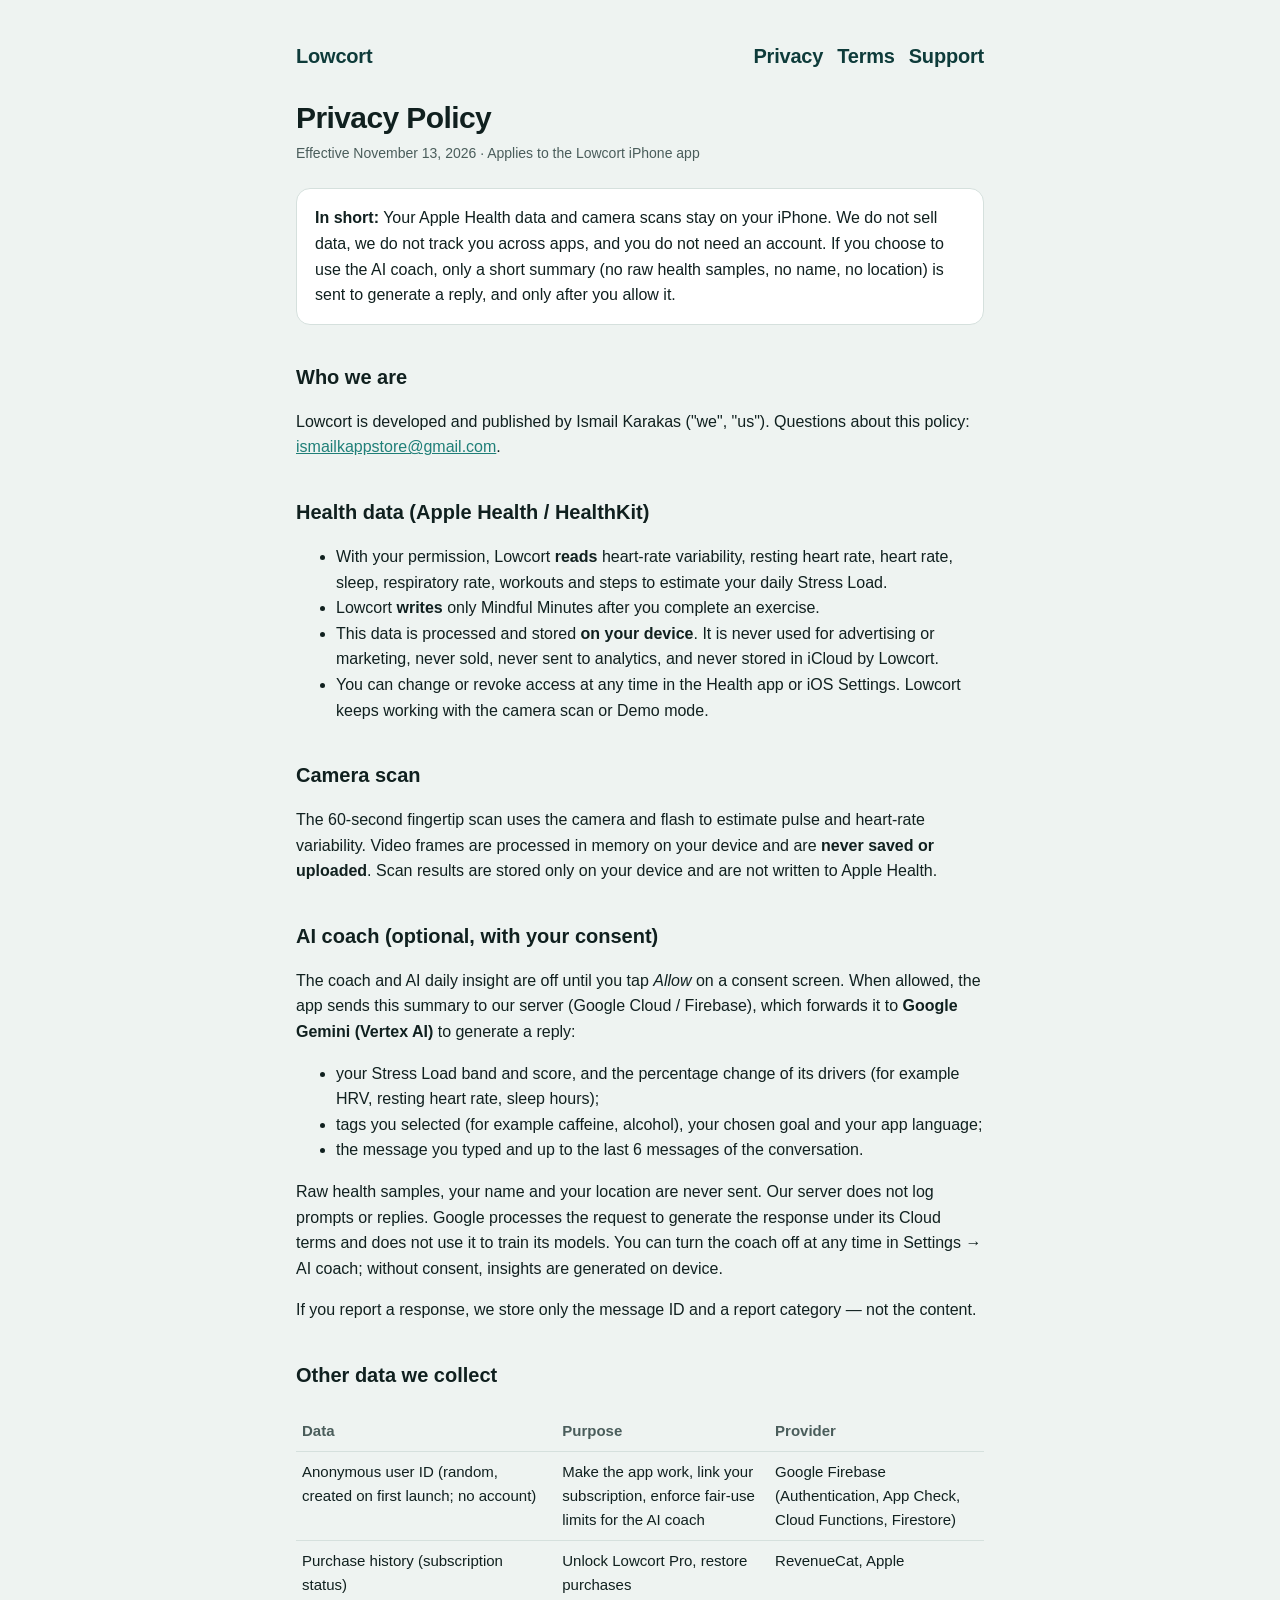
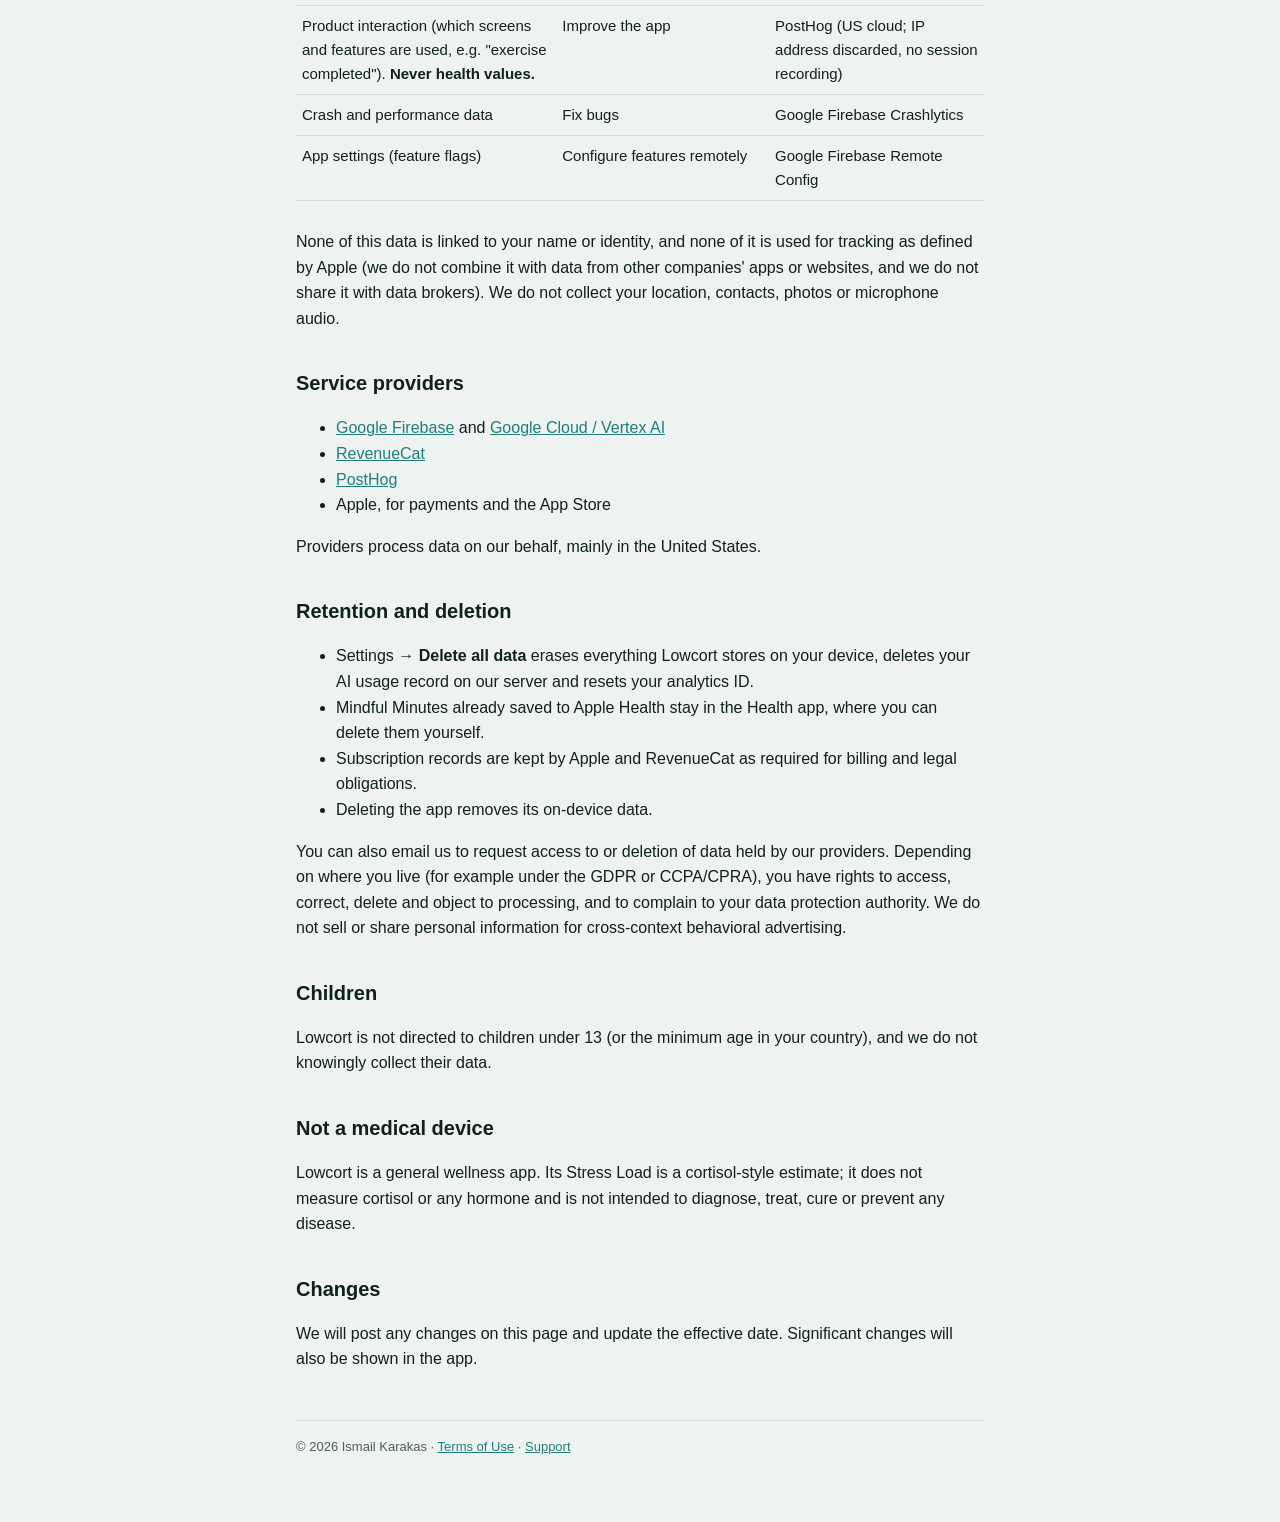
==== lowcort/privacy.html @ af7a4052 "Add Lowcort privacy, terms and support pages Co-Authored-By: Claude Opus 5.5 <noreply@anthropic.com>" ====
<!doctype html>
<html lang="en">
<head>
<meta charset="utf-8">
<meta name="viewport" content="width=device-width, initial-scale=1">
<title>Lowcort Privacy Policy</title>
<link rel="stylesheet" href="style.css">
</head>
<body>
<main>
<header class="brand"><a href="index.html">Lowcort</a>
<nav><a href="privacy.html">Privacy</a><a href="terms.html">Terms</a><a href="support.html">Support</a></nav></header>

<h1>Privacy Policy</h1>
<p class="meta">Effective November 13, 2026 · Applies to the Lowcort iPhone app</p>

<div class="card">
<strong>In short:</strong> Your Apple Health data and camera scans stay on your iPhone. We do not sell data, we do not track you across apps, and you do not need an account. If you choose to use the AI coach, only a short summary (no raw health samples, no name, no location) is sent to generate a reply, and only after you allow it.
</div>

<h2>Who we are</h2>
<p>Lowcort is developed and published by Ismail Karakas ("we", "us"). Questions about this policy: <a href="mailto:ismailkappstore@gmail.com">ismailkappstore@gmail.com</a>.</p>

<h2>Health data (Apple Health / HealthKit)</h2>
<ul>
<li>With your permission, Lowcort <strong>reads</strong> heart-rate variability, resting heart rate, heart rate, sleep, respiratory rate, workouts and steps to estimate your daily Stress Load.</li>
<li>Lowcort <strong>writes</strong> only Mindful Minutes after you complete an exercise.</li>
<li>This data is processed and stored <strong>on your device</strong>. It is never used for advertising or marketing, never sold, never sent to analytics, and never stored in iCloud by Lowcort.</li>
<li>You can change or revoke access at any time in the Health app or iOS Settings. Lowcort keeps working with the camera scan or Demo mode.</li>
</ul>

<h2>Camera scan</h2>
<p>The 60-second fingertip scan uses the camera and flash to estimate pulse and heart-rate variability. Video frames are processed in memory on your device and are <strong>never saved or uploaded</strong>. Scan results are stored only on your device and are not written to Apple Health.</p>

<h2>AI coach (optional, with your consent)</h2>
<p>The coach and AI daily insight are off until you tap <em>Allow</em> on a consent screen. When allowed, the app sends this summary to our server (Google Cloud / Firebase), which forwards it to <strong>Google Gemini (Vertex AI)</strong> to generate a reply:</p>
<ul>
<li>your Stress Load band and score, and the percentage change of its drivers (for example HRV, resting heart rate, sleep hours);</li>
<li>tags you selected (for example caffeine, alcohol), your chosen goal and your app language;</li>
<li>the message you typed and up to the last 6 messages of the conversation.</li>
</ul>
<p>Raw health samples, your name and your location are never sent. Our server does not log prompts or replies. Google processes the request to generate the response under its Cloud terms and does not use it to train its models. You can turn the coach off at any time in Settings → AI coach; without consent, insights are generated on device.</p>
<p>If you report a response, we store only the message ID and a report category — not the content.</p>

<h2>Other data we collect</h2>
<div class="table-wrap">
<table>
<tr><th>Data</th><th>Purpose</th><th>Provider</th></tr>
<tr><td>Anonymous user ID (random, created on first launch; no account)</td><td>Make the app work, link your subscription, enforce fair-use limits for the AI coach</td><td>Google Firebase (Authentication, App Check, Cloud Functions, Firestore)</td></tr>
<tr><td>Purchase history (subscription status)</td><td>Unlock Lowcort Pro, restore purchases</td><td>RevenueCat, Apple</td></tr>
<tr><td>Product interaction (which screens and features are used, e.g. "exercise completed"). <strong>Never health values.</strong></td><td>Improve the app</td><td>PostHog (US cloud; IP address discarded, no session recording)</td></tr>
<tr><td>Crash and performance data</td><td>Fix bugs</td><td>Google Firebase Crashlytics</td></tr>
<tr><td>App settings (feature flags)</td><td>Configure features remotely</td><td>Google Firebase Remote Config</td></tr>
</table>
</div>
<p>None of this data is linked to your name or identity, and none of it is used for tracking as defined by Apple (we do not combine it with data from other companies' apps or websites, and we do not share it with data brokers). We do not collect your location, contacts, photos or microphone audio.</p>

<h2>Service providers</h2>
<ul>
<li><a href="https://firebase.google.com/support/privacy">Google Firebase</a> and <a href="https://cloud.google.com/terms/cloud-privacy-notice">Google Cloud / Vertex AI</a></li>
<li><a href="https://www.revenuecat.com/privacy">RevenueCat</a></li>
<li><a href="https://posthog.com/privacy">PostHog</a></li>
<li>Apple, for payments and the App Store</li>
</ul>
<p>Providers process data on our behalf, mainly in the United States.</p>

<h2>Retention and deletion</h2>
<ul>
<li>Settings → <strong>Delete all data</strong> erases everything Lowcort stores on your device, deletes your AI usage record on our server and resets your analytics ID.</li>
<li>Mindful Minutes already saved to Apple Health stay in the Health app, where you can delete them yourself.</li>
<li>Subscription records are kept by Apple and RevenueCat as required for billing and legal obligations.</li>
<li>Deleting the app removes its on-device data.</li>
</ul>
<p>You can also email us to request access to or deletion of data held by our providers. Depending on where you live (for example under the GDPR or CCPA/CPRA), you have rights to access, correct, delete and object to processing, and to complain to your data protection authority. We do not sell or share personal information for cross-context behavioral advertising.</p>

<h2>Children</h2>
<p>Lowcort is not directed to children under 13 (or the minimum age in your country), and we do not knowingly collect their data.</p>

<h2>Not a medical device</h2>
<p>Lowcort is a general wellness app. Its Stress Load is a cortisol-style estimate; it does not measure cortisol or any hormone and is not intended to diagnose, treat, cure or prevent any disease.</p>

<h2>Changes</h2>
<p>We will post any changes on this page and update the effective date. Significant changes will also be shown in the app.</p>

<footer>© 2026 Ismail Karakas · <a href="terms.html">Terms of Use</a> · <a href="support.html">Support</a></footer>
</main>
</body>
</html>
---- lowcort/style.css ----
:root {
  --bg: #EEF3F1;
  --surface: #FFFFFF;
  --text: #10201F;
  --muted: #4A5D5B;
  --accent: #0E3B3A;
  --link: #1F7F78;
  --rule: #D5E0DD;
}
@media (prefers-color-scheme: dark) {
  :root {
    --bg: #0B1716;
    --surface: #12211F;
    --text: #E8F0EE;
    --muted: #9DB2AE;
    --accent: #2BA39A;
    --link: #5CC9BF;
    --rule: #22403C;
  }
}
* { box-sizing: border-box; }
html { -webkit-text-size-adjust: 100%; }
body {
  margin: 0;
  background: var(--bg);
  color: var(--text);
  font: 16px/1.6 -apple-system, BlinkMacSystemFont, "SF Pro Text", "Segoe UI", Roboto, Helvetica, Arial, sans-serif;
}
main {
  max-width: 720px;
  margin: 0 auto;
  padding: 40px 16px 64px;
}
header.brand { display: flex; align-items: center; gap: 10px; margin-bottom: 28px; }
header.brand a { color: var(--accent); font-weight: 700; font-size: 20px; text-decoration: none; letter-spacing: -0.01em; }
nav { margin-left: auto; display: flex; gap: 14px; font-size: 14px; }
nav a { color: var(--muted); text-decoration: none; }
nav a:hover { color: var(--link); }
h1 { font-size: 30px; line-height: 1.2; margin: 0 0 6px; letter-spacing: -0.02em; }
h2 { font-size: 20px; margin: 36px 0 8px; }
h3 { font-size: 17px; margin: 22px 0 6px; }
p, li { color: var(--text); }
.meta { color: var(--muted); font-size: 14px; margin: 0 0 24px; }
.card { background: var(--surface); border: 1px solid var(--rule); border-radius: 14px; padding: 16px 18px; margin: 16px 0; }
a { color: var(--link); }
table { width: 100%; border-collapse: collapse; font-size: 15px; margin: 12px 0; }
th, td { text-align: left; padding: 8px 6px; border-bottom: 1px solid var(--rule); vertical-align: top; }
th { color: var(--muted); font-weight: 600; }
.table-wrap { overflow-x: auto; }
footer { margin-top: 48px; color: var(--muted); font-size: 13px; border-top: 1px solid var(--rule); padding-top: 16px; }
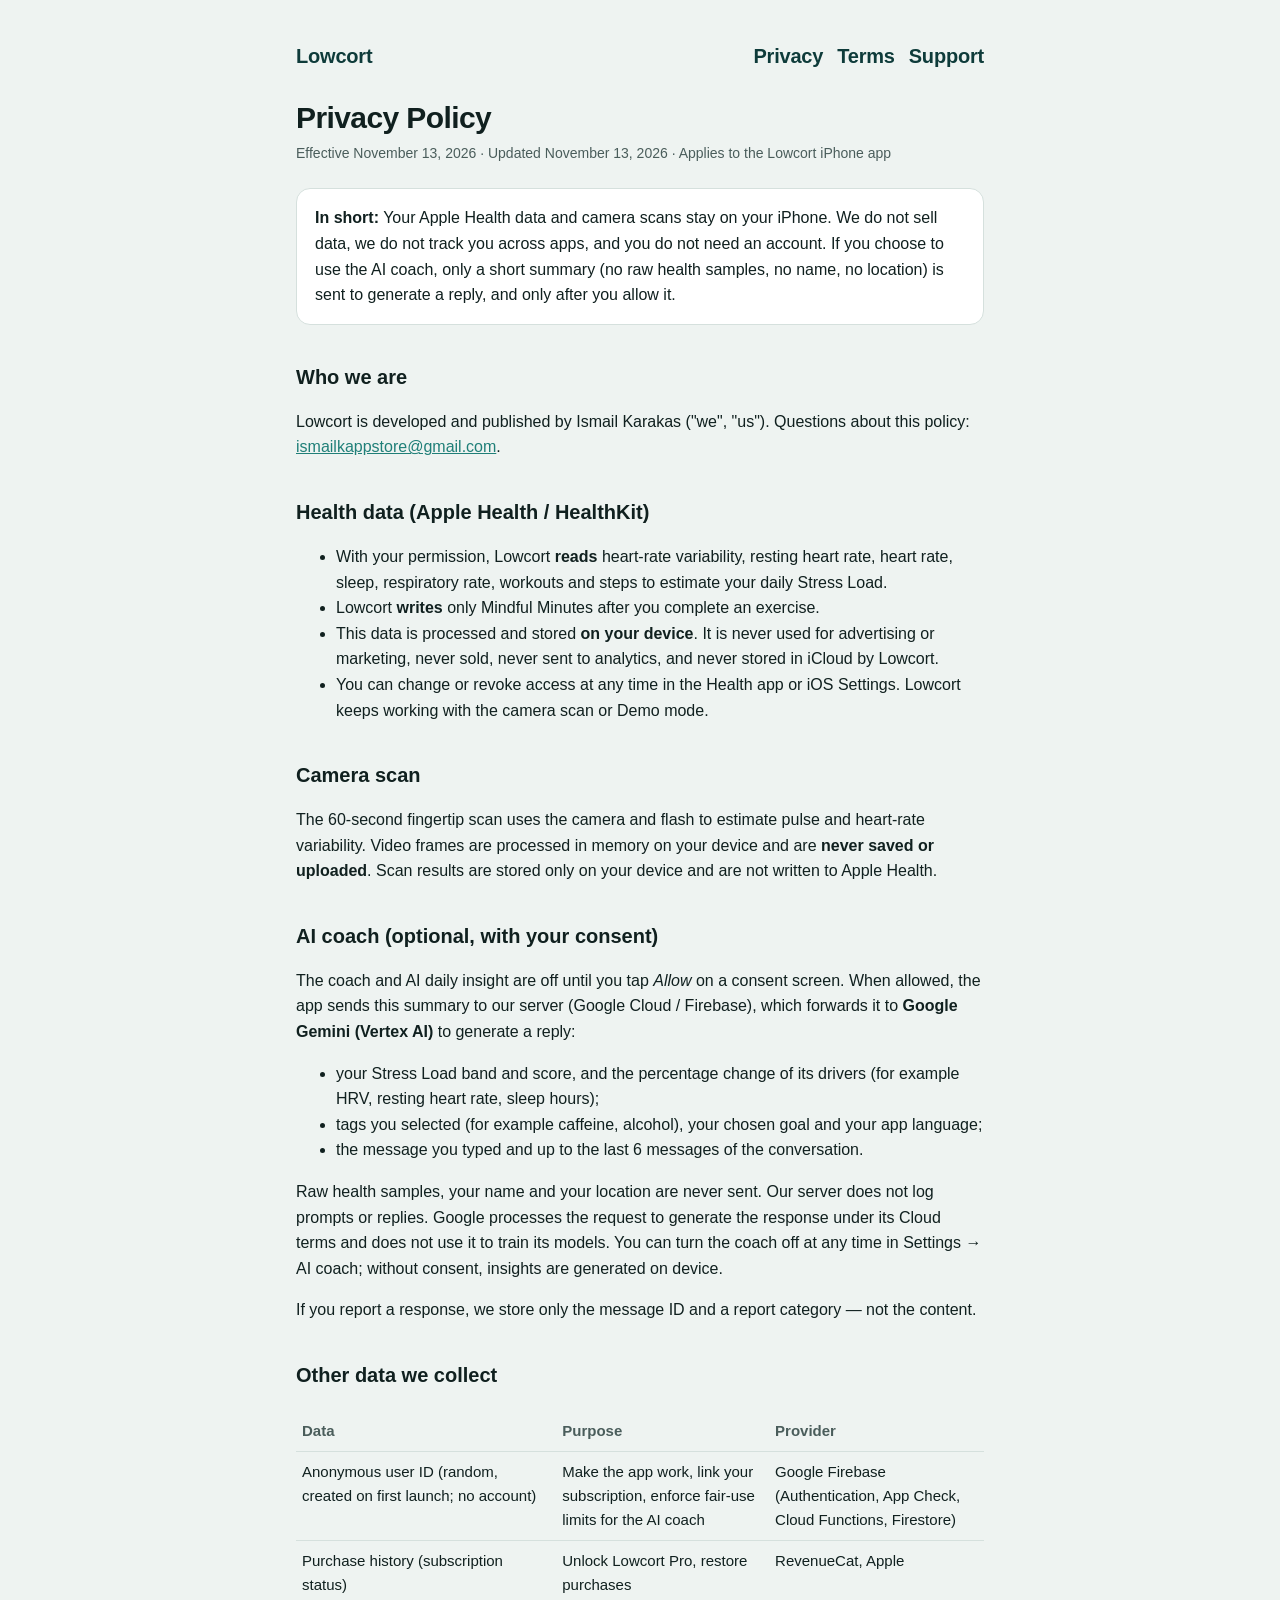
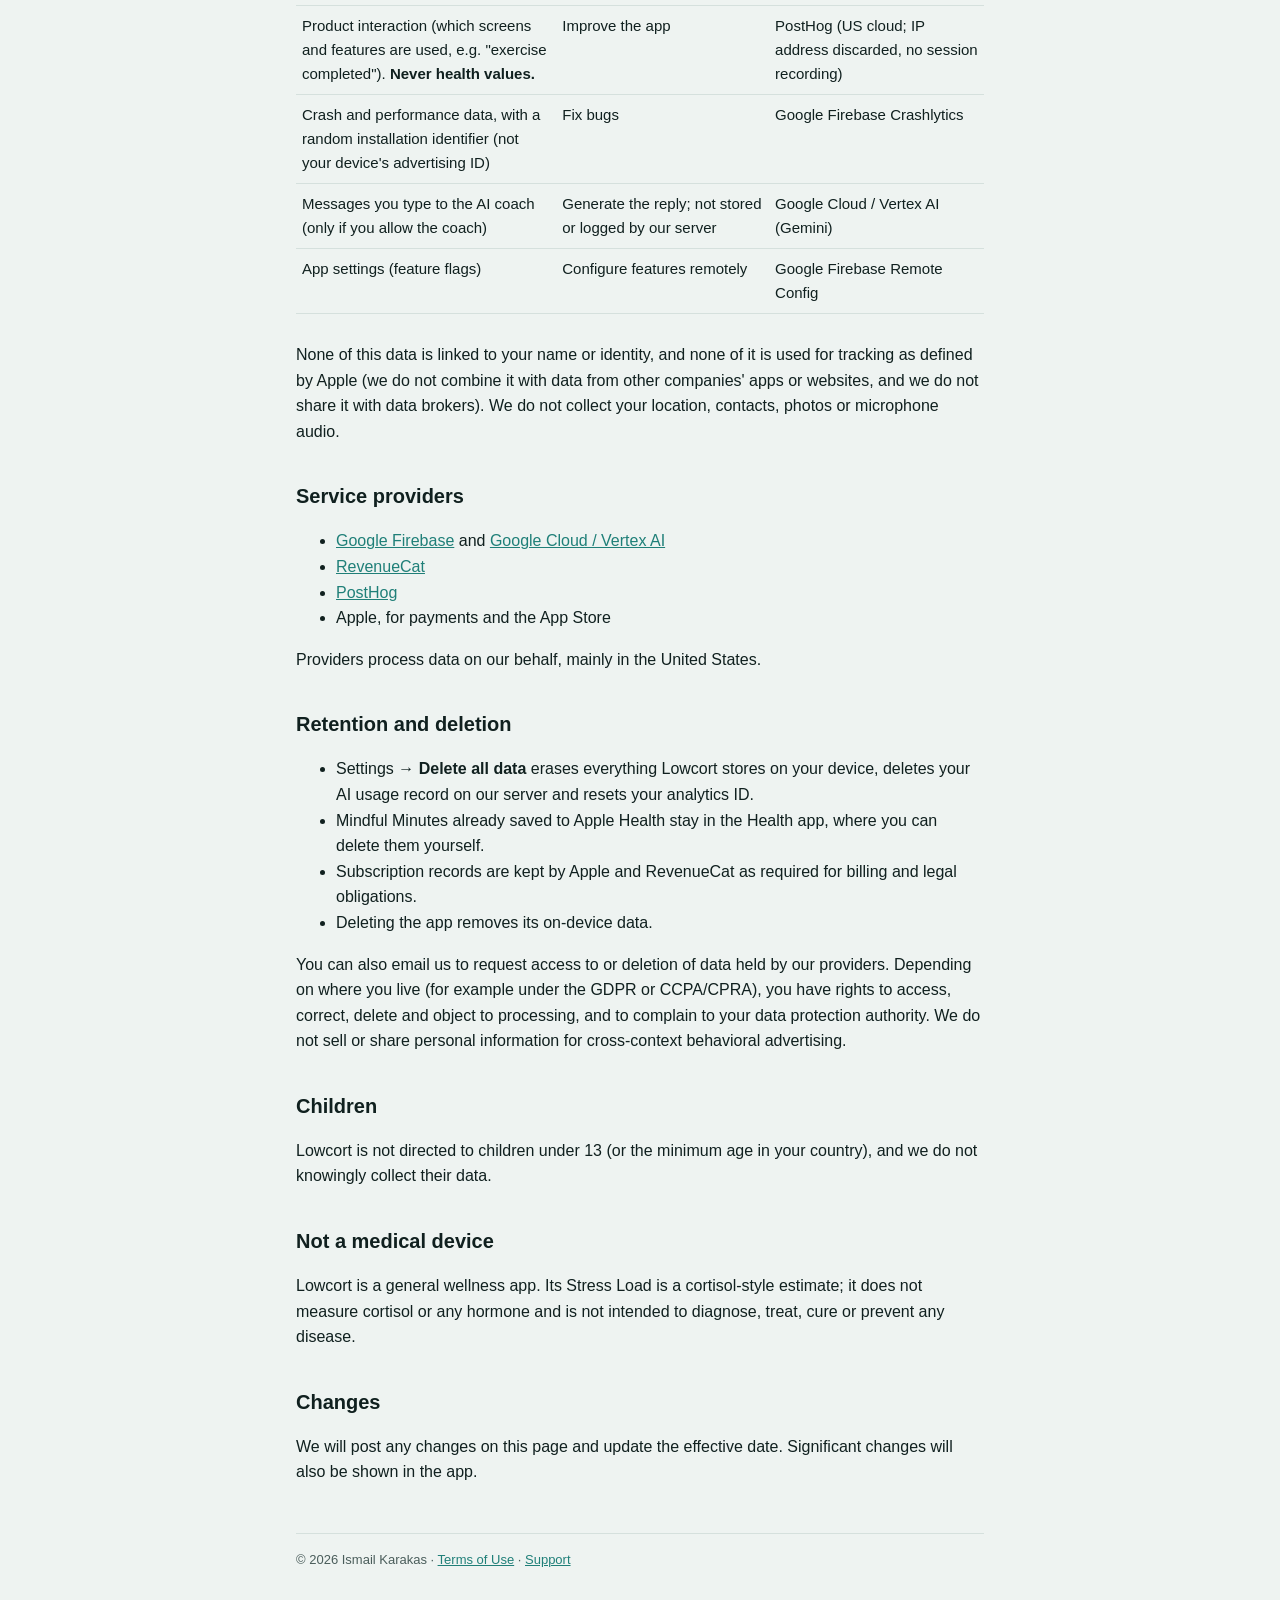
==== commit 245b22d0: "Lowcort privacy: list installation ID and coach messages explicitly Co-Authored-By: Claude Opus 5.5 " ====
--- a/lowcort/privacy.html
+++ b/lowcort/privacy.html
@@ -12,7 +12,7 @@
 <nav><a href="privacy.html">Privacy</a><a href="terms.html">Terms</a><a href="support.html">Support</a></nav></header>
 
 <h1>Privacy Policy</h1>
-<p class="meta">Effective November 13, 2026 · Applies to the Lowcort iPhone app</p>
+<p class="meta">Effective November 13, 2026 · Updated November 13, 2026 · Applies to the Lowcort iPhone app</p>
 
 <div class="card">
 <strong>In short:</strong> Your Apple Health data and camera scans stay on your iPhone. We do not sell data, we do not track you across apps, and you do not need an account. If you choose to use the AI coach, only a short summary (no raw health samples, no name, no location) is sent to generate a reply, and only after you allow it.
@@ -49,7 +49,8 @@
 <tr><td>Anonymous user ID (random, created on first launch; no account)</td><td>Make the app work, link your subscription, enforce fair-use limits for the AI coach</td><td>Google Firebase (Authentication, App Check, Cloud Functions, Firestore)</td></tr>
 <tr><td>Purchase history (subscription status)</td><td>Unlock Lowcort Pro, restore purchases</td><td>RevenueCat, Apple</td></tr>
 <tr><td>Product interaction (which screens and features are used, e.g. "exercise completed"). <strong>Never health values.</strong></td><td>Improve the app</td><td>PostHog (US cloud; IP address discarded, no session recording)</td></tr>
-<tr><td>Crash and performance data</td><td>Fix bugs</td><td>Google Firebase Crashlytics</td></tr>
+<tr><td>Crash and performance data, with a random installation identifier (not your device's advertising ID)</td><td>Fix bugs</td><td>Google Firebase Crashlytics</td></tr>
+<tr><td>Messages you type to the AI coach (only if you allow the coach)</td><td>Generate the reply; not stored or logged by our server</td><td>Google Cloud / Vertex AI (Gemini)</td></tr>
 <tr><td>App settings (feature flags)</td><td>Configure features remotely</td><td>Google Firebase Remote Config</td></tr>
 </table>
 </div>
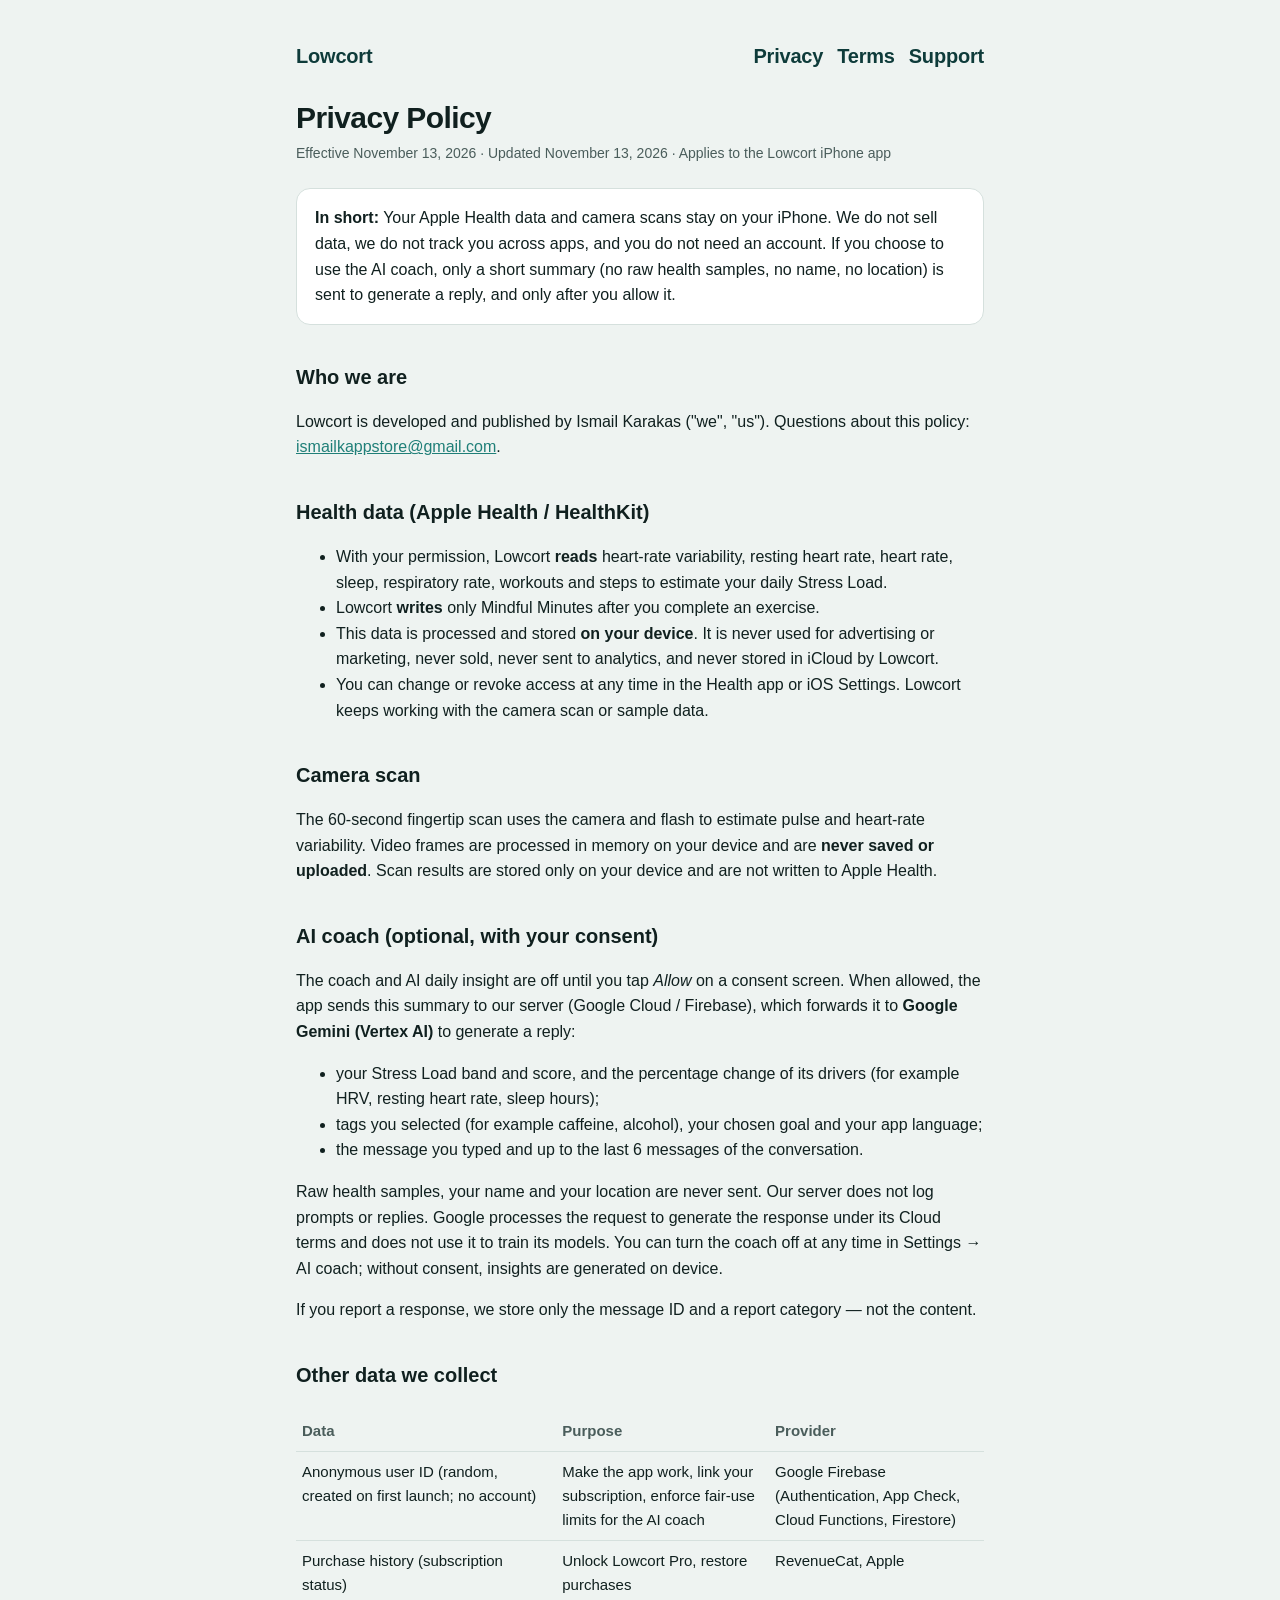
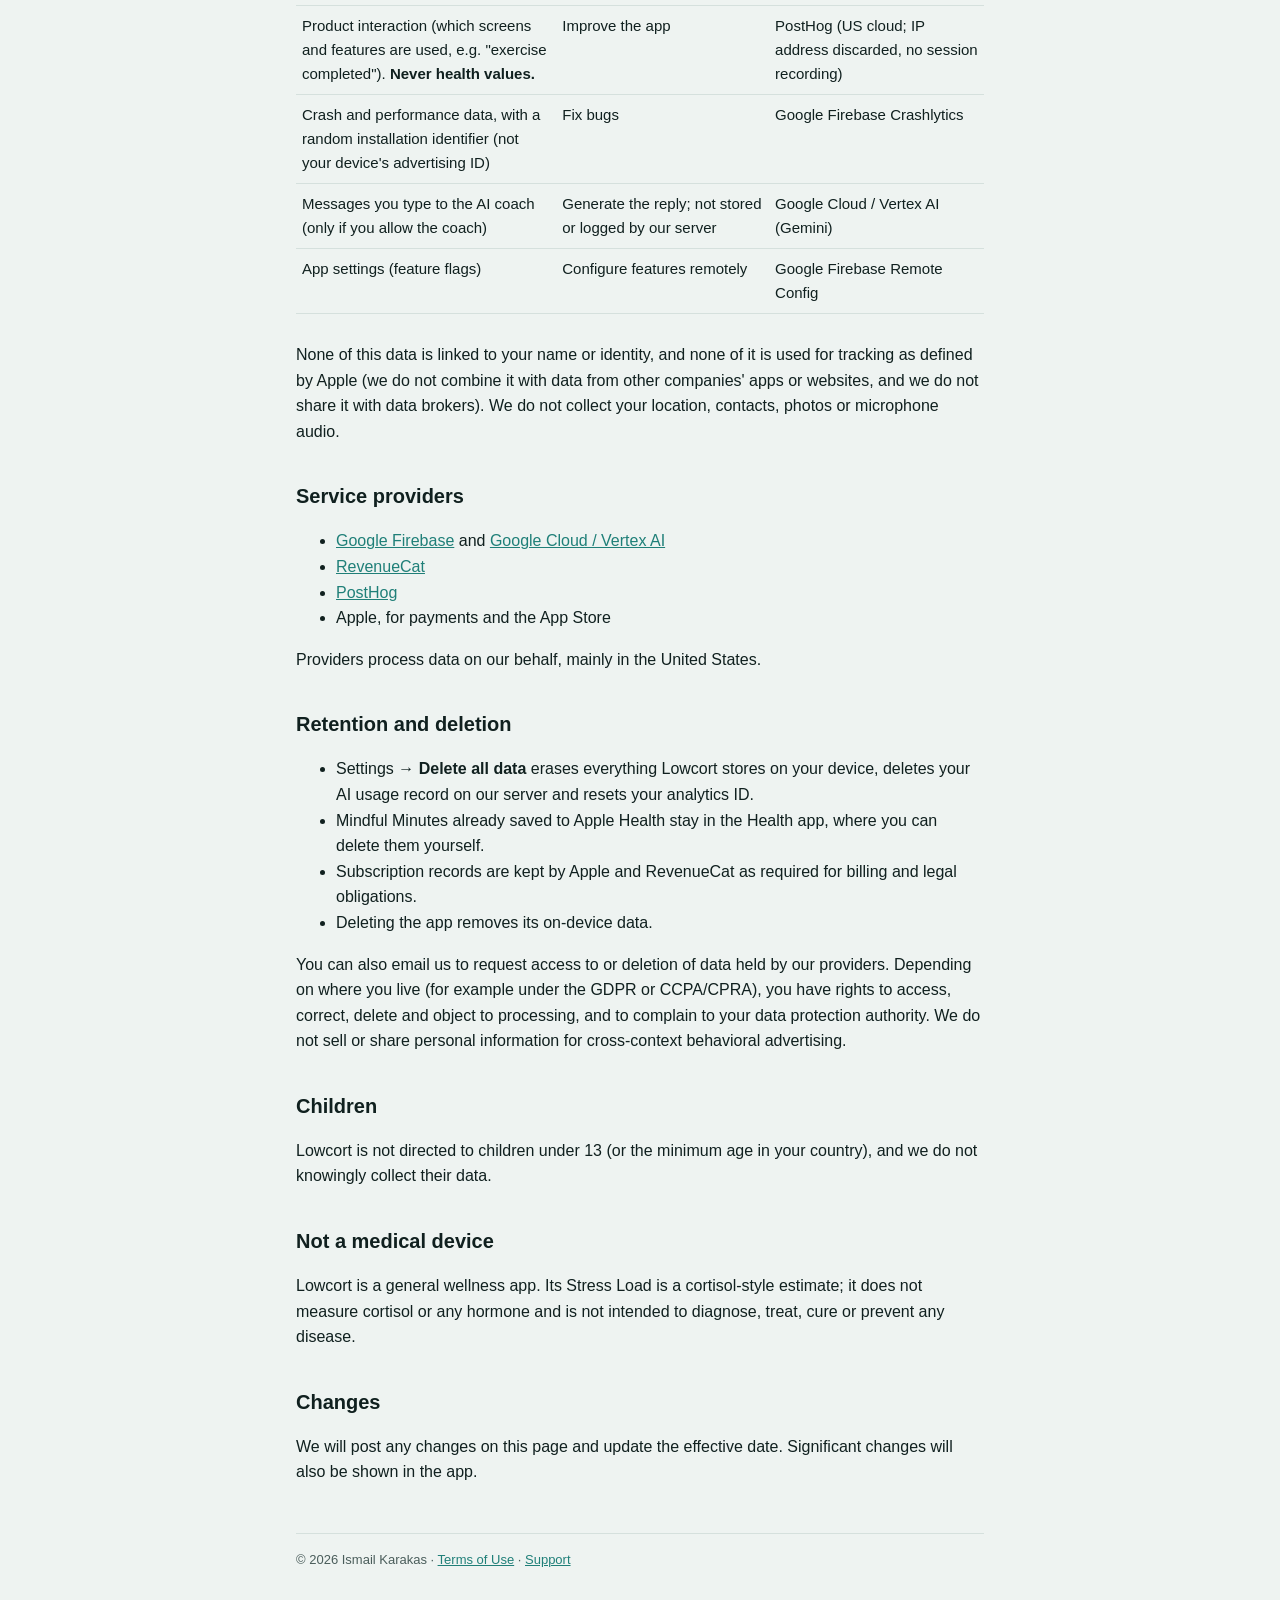
==== commit 3c5c6b5d: "Lowcort: 'Demo mode' → 'sample data' wording" ====
--- a/lowcort/privacy.html
+++ b/lowcort/privacy.html
@@ -26,7 +26,7 @@
 <li>With your permission, Lowcort <strong>reads</strong> heart-rate variability, resting heart rate, heart rate, sleep, respiratory rate, workouts and steps to estimate your daily Stress Load.</li>
 <li>Lowcort <strong>writes</strong> only Mindful Minutes after you complete an exercise.</li>
 <li>This data is processed and stored <strong>on your device</strong>. It is never used for advertising or marketing, never sold, never sent to analytics, and never stored in iCloud by Lowcort.</li>
-<li>You can change or revoke access at any time in the Health app or iOS Settings. Lowcort keeps working with the camera scan or Demo mode.</li>
+<li>You can change or revoke access at any time in the Health app or iOS Settings. Lowcort keeps working with the camera scan or sample data.</li>
 </ul>
 
 <h2>Camera scan</h2>
